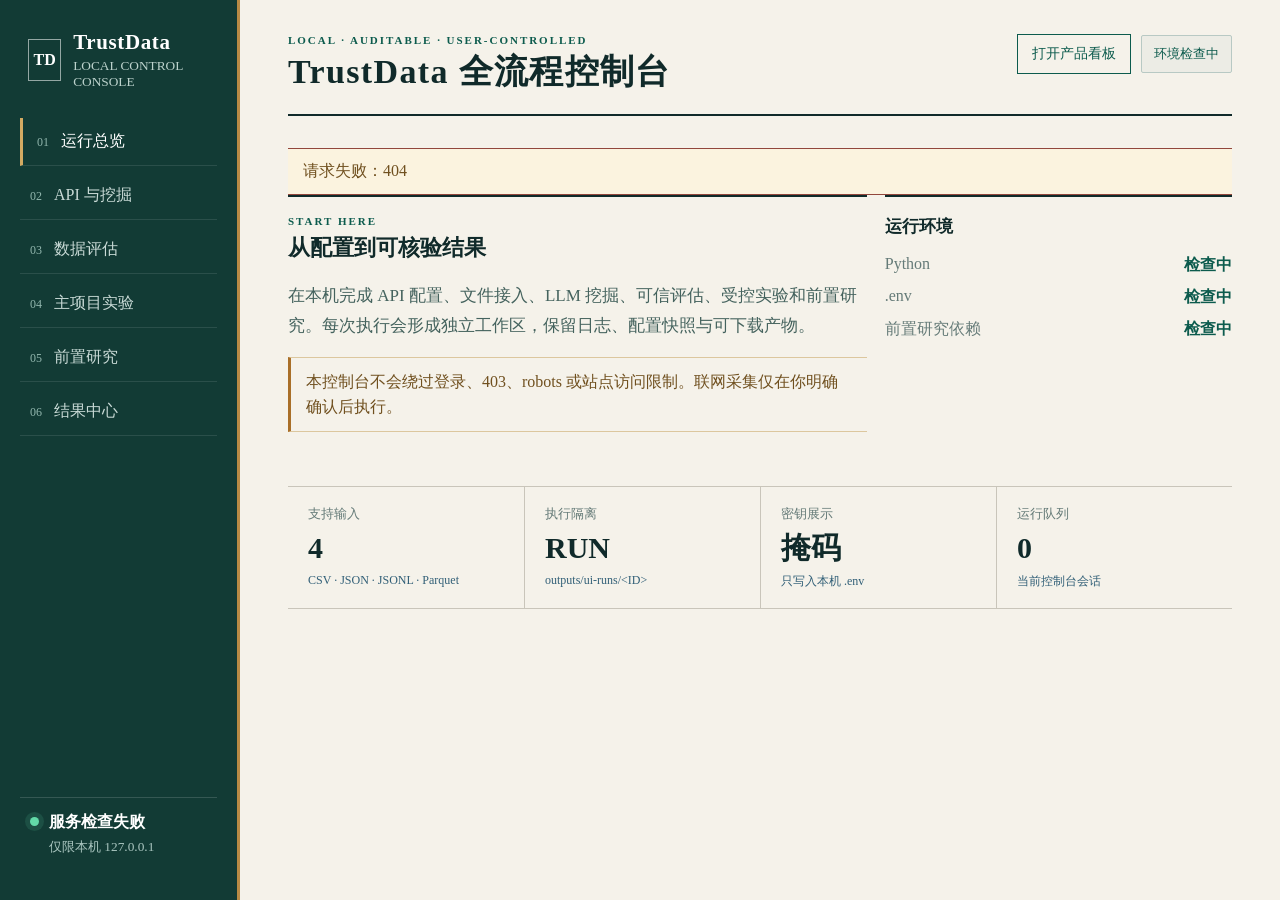
==== product/control.html @ 1eca9721 "visiualize" ====
<!doctype html>
<html lang="zh-CN">
<head>
  <meta charset="utf-8">
  <meta name="viewport" content="width=device-width, initial-scale=1">
  <title>TrustData 本机控制台</title>
  <link rel="stylesheet" href="/product/styles.css">
  <link rel="stylesheet" href="/product/control.css">
</head>
<body>
  <div class="app-shell">
    <aside class="sidebar">
      <a class="brand" href="#home"><span class="brand-mark">TD</span><span><strong>TrustData</strong><small>LOCAL CONTROL CONSOLE</small></span></a>
      <nav id="nav">
        <a class="active" href="#home"><span>01</span>运行总览</a>
        <a href="#mining"><span>02</span>API 与挖掘</a>
        <a href="#assessment"><span>03</span>数据评估</a>
        <a href="#experiments"><span>04</span>主项目实验</a>
        <a href="#research"><span>05</span>前置研究</a>
        <a href="#results"><span>06</span>结果中心</a>
      </nav>
      <div class="sidebar-foot"><i class="status-dot"></i><span><strong id="server-status">正在检查</strong><small>仅限本机 127.0.0.1</small></span></div>
    </aside>
    <main>
      <header class="topbar"><div><p class="eyebrow">LOCAL · AUDITABLE · USER-CONTROLLED</p><h1>TrustData 全流程控制台</h1></div><div class="top-actions"><a class="button-link" href="/product/index.html" target="_blank" rel="noopener">打开产品看板</a><span class="data-badge" id="env-badge">环境检查中</span></div></header>
      <div id="notice" class="notice" hidden></div>

      <section id="home" class="console-page active">
        <div class="hero-grid"><article class="panel"><p class="eyebrow">START HERE</p><h2>从配置到可核验结果</h2><p class="lead">在本机完成 API 配置、文件接入、LLM 挖掘、可信评估、受控实验和前置研究。每次执行会形成独立工作区，保留日志、配置快照与可下载产物。</p><p class="callout">本控制台不会绕过登录、403、robots 或站点访问限制。联网采集仅在你明确确认后执行。</p></article><article class="panel"><h3>运行环境</h3><dl class="status-list" id="status-list"><dt>Python</dt><dd>检查中</dd><dt>.env</dt><dd>检查中</dd><dt>前置研究依赖</dt><dd>检查中</dd></dl></article></div>
        <div class="metric-grid"><article class="metric"><small>支持输入</small><strong>4</strong><em>CSV · JSON · JSONL · Parquet</em></article><article class="metric"><small>执行隔离</small><strong>RUN</strong><em>outputs/ui-runs/&lt;ID&gt;</em></article><article class="metric"><small>密钥展示</small><strong>掩码</strong><em>只写入本机 .env</em></article><article class="metric"><small>运行队列</small><strong id="recent-run-count">0</strong><em>当前控制台会话</em></article></div>
      </section>

      <section id="mining" class="console-page">
        <article class="panel"><p class="eyebrow">LLM MINING</p><h2>API 配置与跨源挖掘</h2><p class="lead">非敏感参数保存至 <code>configs/llm_mining.yaml</code>。密钥写入根目录 <code>.env</code>，界面只显示掩码。</p></article>
        <div class="two-col"><form class="panel form-grid" id="llm-form"><h3>LLM 配置</h3><label>API 类型<select name="api_type"><option value="openai">OpenAI 兼容</option><option value="anthropic">Anthropic</option></select></label><label>模型<input name="model" required></label><label>Base URL<input name="base_url" placeholder="https://api.deepseek.com"></label><label>密钥变量名<input name="api_key_env" value="LLM_API_KEY" required></label><label>API Key（留空则不修改）<input name="api_key" type="password" autocomplete="new-password" placeholder="未配置"></label><label>最大输出 Token<input name="max_tokens" type="number" min="128"></label><label>Temperature<input name="temperature" type="number" min="0" max="2" step="0.1"></label><label>请求间隔（秒）<input name="request_delay" type="number" min="0" step="0.1"></label><label>总页数上限<input name="max_pages_total" type="number" min="1"></label><label>每实体页数<input name="max_pages_per_entity" type="number" min="1"></label><label>超时（秒）<input name="request_timeout" type="number" min="1"></label><label>最低引用分数<input name="min_citation_score" type="number" min="0" max="1" step="0.05"></label><label class="wide">自定义 User-Agent<input name="user_agent"></label><button>保存本机配置</button><p class="form-note" id="key-state"></p></form>
          <form class="panel form-grid" id="mining-form"><h3>启动挖掘任务</h3><label class="wide">自然语言任务<textarea name="task" rows="4" placeholder="例如：查找 AOTY 和 RYM 上 Radiohead OK Computer 的评分"></textarea></label><label class="wide">或上传 YAML 任务文件<input name="task_file" type="file" accept=".yaml,.yml"></label><p class="form-note wide">任务会生成独立 CSV、挖掘摘要；若所有候选来源均为 403/404，会生成带 URL 的来源不可用报告。</p><button>开始 LLM 挖掘</button></form></div>
      </section>

      <section id="assessment" class="console-page">
        <article class="panel"><p class="eyebrow">ASSESSMENT</p><h2>上传并评估评价数据</h2><p class="lead">选择 CSV、JSON、JSONL 或 Parquet。上传后会检查必填字段：<code>record_id</code>、<code>entity_id</code>、<code>rating</code>。</p></article>
        <div class="two-col"><form class="panel form-grid" id="upload-form"><h3>选择文件</h3><label class="wide">数据文件<input name="file" type="file" accept=".csv,.json,.jsonl,.parquet" required></label><button>上传并预检</button><div class="preview wide" id="upload-preview">尚未选择文件。</div></form><form class="panel form-grid" id="assessment-form"><h3>可信评估</h3><label>业务场景<select name="scenario"><option value="ranking_integrity">排名完整性</option><option value="training_data">训练数据</option><option value="research_dataset">研究数据集</option><option value="content_display">内容展示</option></select></label><p class="form-note wide">必须先成功上传并通过字段预检。评估结果为数据使用风险建议，不直接判定用户意图或事实真假。</p><button id="assess-button" disabled>运行可信评估</button></form></div>
      </section>

      <section id="experiments" class="console-page"><article class="panel"><p class="eyebrow">REPRODUCIBILITY &amp; QA</p><h2>主项目实验与质量核验</h2><p class="lead">控制台任务默认写入独立工作区；受控实验不会覆盖正式产品看板、最新运行或竞赛证据镜像。</p></article><div class="task-grid" id="main-tasks"><button data-job="prepare_observed"><b>准备观测数据</b><small>将归档规范化至本次运行工作区</small></button><button data-job="trustdata"><b>运行受控基准</b><small>自动准备输入并生成指标、图表、清单</small></button><button data-job="profile_prior"><b>画像前置数据</b><small>源文件哈希、行列、缺失与重复检查</small></button><button data-job="audit_package"><b>审计竞赛包</b><small>校验当前正式交付物</small></button><button data-job="tests"><b>运行测试套件</b><small>执行项目 pytest 回归测试</small></button></div><form class="panel inline-form" id="verify-form"><label>校验控制台运行 ID<input name="run_id" placeholder="从结果中心复制，例如 20260830-xxxx"></label><button>验证运行清单</button></form><form class="panel inline-form" id="publish-form"><label>发布的受控基准运行 ID<input name="run_id" placeholder="仅限成功的 trustdata 运行"></label><label class="check"><input name="confirmed" type="checkbox"> 我确认将覆盖正式产品看板并同步竞赛证据镜像。</label><button>发布正式演示产物</button></form></section>

      <section id="research" class="console-page"><article class="panel"><p class="eyebrow">PRIOR RESEARCH</p><h2>AOTY / RYM 前置研究</h2><p class="lead">可运行八阶段研究流程。控制台会复制已有归档数据至本次工作区，并使用独立输出目录。若研究依赖缺失，请先通过下方操作安装。</p></article><div class="two-col"><article class="panel"><h3>研究环境</h3><p class="form-note">安装会通过当前虚拟环境执行 <code>pip install -r prior_research/requirements.txt</code>，可能下载额外依赖。</p><button data-job="research_install">安装/更新研究依赖</button></article><form class="panel form-grid" id="research-form"><h3>运行八阶段研究</h3><label>模式<select name="mode"><option value="empirical">实证模式</option><option value="demo">演示模式（显式合成）</option></select></label><label class="check wide"><input name="collection_confirmed" type="checkbox"> 我确认采集仅用于合规目的，且遵守站点条款、robots 和频率限制。</label><label class="check wide"><input name="collect" type="checkbox"> 尝试实时公开页面采集（默认关闭）</label><button>启动前置研究</button></form></div></section>

      <section id="results" class="console-page"><article class="panel"><p class="eyebrow">RESULT CENTER</p><h2>任务日志与产物</h2><p class="lead">运行中自动刷新。点击产物可在新标签页预览或下载；CSV、JSON、图片和报告都会保留在相应工作区。</p></article><div class="two-col"><article class="panel"><h3>本次会话任务</h3><div id="job-list" class="job-list"><p class="notice">尚未启动任务。</p></div></article><article class="panel"><h3 id="job-title">选择一个任务</h3><pre id="job-log" class="job-log">日志将显示在这里。</pre><div id="artifact-list" class="artifact-list"></div></article></div></section>
    </main>
  </div>
  <script src="/product/control.js"></script>
</body>
</html>
---- product/styles.css ----
:root {
  --ink: #102a2a;
  --muted: #657b78;
  --paper: #f5f2ea;
  --panel: #fbf9f3;
  --line: #c9c5ba;
  --green: #0c5b4d;
  --green-2: #147964;
  --amber: #a96f28;
  --gold: #b88a45;
  --red: #92473d;
  --blue: #315f77;
  --shadow: none;
}

* { box-sizing: border-box; }
html { scroll-behavior: smooth; }
body { margin: 0; color: var(--ink); background: var(--paper); font-family: "Times New Roman", "Songti SC", SimSun, serif; }
button, input, select { font: inherit; }
button { cursor: pointer; }
.app-shell { min-height: 100vh; display: grid; grid-template-columns: 240px minmax(0, 1fr); }
.sidebar { position: sticky; top: 0; height: 100vh; padding: 30px 20px; background: #123b35; color: white; display: flex; flex-direction: column; border-right: 3px solid var(--gold); }
.brand { color: white; text-decoration: none; display: flex; align-items: center; gap: 12px; padding: 0 8px 28px; }
.brand-mark { width: 42px; height: 42px; display: grid; place-items: center; border: 1px solid rgba(255,255,255,.55); border-radius: 0; font-family: "Times New Roman", serif; font-weight: 700; }
.brand strong, .brand small, .sidebar-foot strong, .sidebar-foot small { display: block; }
.brand strong { font-family: "Times New Roman", "Songti SC", SimSun, serif; font-size: 21px; letter-spacing: .03em; }
.brand small { color: #bcd2cc; margin-top: 3px; }
nav { display: grid; gap: 6px; }
nav a { color: #cadbd7; text-decoration: none; padding: 13px 10px; border-radius: 0; border-bottom: 1px solid rgba(255,255,255,.10); display: flex; align-items: center; gap: 12px; transition: .18s ease; }
nav a span { color: #91b6ad; font: 12px/1 "Times New Roman", serif; }
nav a:hover, nav a.active { color: white; background: transparent; border-left: 3px solid #d3aa62; padding-left: 14px; }
.sidebar-foot { margin-top: auto; display: flex; gap: 10px; align-items: flex-start; padding: 14px 10px; border-top: 1px solid rgba(255,255,255,.15); }
.sidebar-foot small { color: #a9c5bf; margin-top: 4px; line-height: 1.45; }
.status-dot { width: 9px; height: 9px; margin-top: 5px; flex: 0 0 auto; border-radius: 50%; background: #62d9a8; box-shadow: 0 0 0 5px rgba(98,217,168,.12); }
main { min-width: 0; padding: 34px 48px 72px; }
.topbar { min-height: 82px; display: flex; justify-content: space-between; gap: 24px; align-items: flex-start; margin-bottom: 32px; padding-bottom: 20px; border-bottom: 2px solid var(--ink); }
.eyebrow { margin: 0 0 6px; color: var(--green); font-size: 11px; font-weight: 800; letter-spacing: .18em; }
h1 { margin: 0; font: 700 34px/1.15 "Times New Roman", "Songti SC", SimSun, serif; letter-spacing: .04em; }
.top-actions { display: flex; gap: 10px; align-items: center; }
.data-badge { padding: 9px 12px; border: 1px solid #b8c9c4; border-radius: 2px; color: var(--green); background: rgba(12,91,77,.035); font-size: 13px; }
button { border: 1px solid var(--green); border-radius: 0; padding: 10px 14px; color: var(--green); background: transparent; }
button:hover { color: white; background: #095746; }
.loading, .error, .notice { padding: 15px 0; border-top: 1px solid var(--line); border-bottom: 1px solid var(--line); border-radius: 0; background: transparent; }
.error { color: var(--red); }
.hero-grid { display: grid; grid-template-columns: 1.25fr .75fr; gap: 18px; margin-bottom: 18px; }
.hero-grid .ring-wrap { padding: 22px; border: 1px solid #b7c9c3; border-top: 3px solid var(--green); border-radius: 3px; background: rgba(255,253,247,.52); }
.panel { background: transparent; border: 0; border-top: 2px solid var(--ink); border-radius: 0; padding: 18px 0 10px; box-shadow: none; }
.panel h2, .panel h3 { margin-top: 0; font-family: "Times New Roman", "Songti SC", SimSun, serif; }
.panel h2 { font-size: 22px; }
.panel h3 { font-size: 17px; }
.lead { margin: 0; max-width: 760px; color: #45635e; font-size: 17px; line-height: 1.75; }
.evidence-strip { display: flex; align-items: center; gap: 10px; margin-top: 24px; padding-top: 18px; border-top: 1px solid var(--line); color: var(--muted); font-size: 13px; }
.evidence-strip b { color: var(--green); }
.ring-wrap { display: grid; place-items: center; min-height: 220px; }
.ring { width: 174px; aspect-ratio: 1; border-radius: 50%; display: grid; place-items: center; background: conic-gradient(var(--green-2) 0 94.9%, #e1ded4 94.9%); position: relative; }
.ring::after { content: ""; position: absolute; inset: 18px; border-radius: inherit; background: var(--paper); }
.ring-copy { z-index: 1; text-align: center; }
.ring-copy strong { display: block; font: 700 34px/1 "Times New Roman", serif; }
.ring-copy small { display: block; margin-top: 7px; color: var(--muted); }
.metric-grid { display: grid; grid-template-columns: repeat(4, minmax(0,1fr)); gap: 0; margin: 28px 0 32px; border-top: 1px solid var(--line); border-bottom: 1px solid var(--line); }
.metric { padding: 18px 20px; border: 0; border-left: 1px solid var(--line); border-radius: 0; background: transparent; }
.metric:first-child { border-left: 0; }
.metric small { display: block; color: var(--muted); margin-bottom: 10px; }
.metric strong { font: 700 30px/1 "Times New Roman", "Songti SC", SimSun, serif; }
.metric em { display: block; color: var(--blue); font-style: normal; font-size: 12px; margin-top: 10px; }
.two-col { display: grid; grid-template-columns: 1fr 1fr; gap: 36px; }
.chart { width: 100%; min-height: 250px; }
.chart svg { display: block; width: 100%; height: 260px; overflow: visible; }
.chart .axis { stroke: #c5c2b8; stroke-width: 1; }
.chart .grid { stroke: #e8e5dc; stroke-width: 1; stroke-dasharray: 3 4; }
.chart text { fill: var(--muted); font-size: 11px; }
.legend { display: flex; flex-wrap: wrap; gap: 14px; margin: 8px 0 0; color: var(--muted); font-size: 12px; }
.legend i { display: inline-block; width: 9px; height: 9px; border-radius: 50%; margin-right: 5px; }
.tier-row { display: grid; grid-template-columns: 132px 1fr 58px; gap: 10px; align-items: center; margin: 13px 0; }
.tier-track { height: 8px; border-radius: 0; background: #dfdbd0; overflow: hidden; }
.tier-track span { display: block; height: 100%; border-radius: inherit; }
.toolbar { display: flex; flex-wrap: wrap; gap: 10px; margin-bottom: 16px; }
.toolbar input, .toolbar select { min-height: 40px; padding: 8px 11px; color: var(--ink); background: transparent; border: 0; border-bottom: 1px solid var(--ink); border-radius: 0; }
.toolbar input { flex: 1 1 230px; }
.table-wrap { overflow-x: auto; }
table { width: 100%; border-collapse: collapse; font-size: 13px; }
th { color: var(--green); text-align: left; font-size: 11px; letter-spacing: .06em; text-transform: uppercase; border-top: 1px solid var(--ink); }
th, td { padding: 12px 10px; border-bottom: 1px solid #e4e0d6; vertical-align: middle; }
tbody tr:hover { background: rgba(49,95,119,.055); }
.pill { display: inline-flex; align-items: center; min-width: 28px; justify-content: center; padding: 4px 8px; border-radius: 0; border: 1px solid currentColor; font-size: 11px; font-weight: 800; }
.pill.A { color: #11684c; background: #e3f0e9; }.pill.B { color: #2d6680; background: #e5eef2; }.pill.C { color: #805712; background: #f3e9d1; }.pill.D,.pill.E { color: #873a32; background: #f1dfda; }
.bar { height: 6px; background: #e1ddd3; border-radius: 0; overflow: hidden; }
.bar span { display: block; height: 100%; background: var(--green-2); }
.passport-head { display: grid; grid-template-columns: 1fr auto; gap: 18px; align-items: start; }
.passport-id { color: var(--muted); word-break: break-all; font: 12px/1.5 ui-monospace, Consolas, monospace; }
.vector-grid { display: grid; grid-template-columns: repeat(5, 1fr); gap: 10px; margin: 20px 0; }
.vector-card { text-align: center; border: 0; border-left: 1px solid var(--line); border-radius: 0; padding: 14px 8px; }
.vector-card:first-child { border-left: 0; }
.vector-card b { display: block; color: var(--green); font: 700 25px/1 "Times New Roman", serif; }
.vector-card small { display: block; color: var(--muted); margin-top: 7px; }
.callout { border-left: 3px solid var(--amber); border-top: 1px solid #dcc79e; border-bottom: 1px solid #dcc79e; background: transparent; padding: 12px 15px; color: #70501f; line-height: 1.55; }
.audit-list { list-style: none; margin: 0; padding: 0; }
.audit-list li { display: grid; grid-template-columns: 98px 14px 1fr; gap: 12px; padding: 0 0 24px; }
.audit-list li::before { content: ""; grid-column: 2; grid-row: 1; width: 10px; height: 10px; margin-top: 4px; border-radius: 50%; background: var(--green); box-shadow: 0 0 0 4px #dcebe6; }
.audit-list time { color: var(--muted); font-size: 12px; }
.audit-list div { grid-column: 3; }
.audit-list strong { display: block; margin-bottom: 5px; }
.audit-list p { margin: 0; color: var(--muted); line-height: 1.55; }
.limitations li { margin: 10px 0; color: #5d5650; line-height: 1.65; }
.empty { text-align: center; color: var(--muted); padding: 48px 18px; }
.solution-hero { grid-template-columns: 1.4fr .6fr; }
.solution-score { margin: 24px 0; padding: 18px 0; border-top: 1px solid var(--line); border-bottom: 1px solid var(--line); }
.solution-score strong { display: block; color: var(--green); font: 700 42px/1 "Times New Roman", serif; }
.solution-score span { display: block; margin-top: 9px; color: var(--muted); }
.solution-grid { display: grid; grid-template-columns: repeat(4, minmax(0,1fr)); gap: 22px; margin: 26px 0 36px; }
.solution-step span { color: var(--amber); font: 700 11px/1 ui-monospace, Consolas, monospace; letter-spacing: .13em; }
.solution-step h3 { margin: 10px 0 8px; }
.solution-step p { margin: 0; color: var(--muted); line-height: 1.65; }
.flow-strip { display: flex; flex-wrap: wrap; align-items: center; gap: 10px; margin: 20px 0; color: var(--green); }
.flow-strip span { padding: 9px 12px; border: 1px solid var(--line); background: rgba(255,255,255,.28); }
.flow-strip i { color: var(--amber); font-style: normal; }

@media (max-width: 980px) {
  .app-shell { grid-template-columns: 78px minmax(0,1fr); }
  .sidebar { padding: 22px 10px; }
  .brand > span:last-child, nav a:not(.active) { font-size: 0; }
  nav a { justify-content: center; }
  nav a span { font-size: 12px; }
  .sidebar-foot div { display: none; }
  main { padding: 24px; }
  .metric-grid { grid-template-columns: repeat(2, 1fr); }
}
@media (max-width: 700px) {
  .app-shell { display: block; }
  .sidebar { position: static; width: 100%; height: auto; padding: 12px; flex-direction: row; align-items: center; overflow-x: auto; }
  .brand { padding: 0 10px 0 0; }
  .brand > span:last-child, .sidebar-foot { display: none; }
  nav { display: flex; }
  nav a, nav a:not(.active) { min-width: max-content; font-size: 12px; padding: 10px; }
  main { padding: 20px 14px 40px; }
  .topbar, .top-actions { display: block; }
  .top-actions > * { margin: 12px 6px 0 0; }
  .hero-grid, .two-col { grid-template-columns: 1fr; }
  .solution-grid { grid-template-columns: 1fr 1fr; }
  .metric-grid { grid-template-columns: 1fr 1fr; }
  .vector-grid { grid-template-columns: repeat(2, 1fr); }
}

@media (max-width: 460px) {
  .solution-grid { grid-template-columns: 1fr; }
}
---- product/control.css ----
.console-page { display: none; }
.console-page.active { display: block; animation: appear .16s ease-out; }
@keyframes appear { from { opacity: .25; transform: translateY(5px); } to { opacity: 1; transform: translateY(0); } }
.button-link { border: 1px solid var(--green); color: var(--green); padding: 10px 14px; text-decoration: none; font-size: 14px; }
.button-link:hover { background: var(--green); color: #fff; }
.form-grid { display: grid; grid-template-columns: repeat(2, minmax(0, 1fr)); gap: 15px; align-content: start; }
.form-grid h3, .form-grid button { grid-column: 1 / -1; }
.form-grid label { display: grid; gap: 7px; color: var(--muted); font-size: 13px; }
.form-grid input, .form-grid select, .form-grid textarea, .inline-form input { width: 100%; padding: 9px 10px; color: var(--ink); background: transparent; border: 1px solid var(--line); border-radius: 0; }
.form-grid textarea { resize: vertical; line-height: 1.55; }
.form-grid .wide { grid-column: 1 / -1; }
.form-grid .check { display: flex; align-items: center; gap: 9px; line-height: 1.5; }
.form-grid .check input { width: auto; }
.form-note { margin: 0; color: var(--muted); line-height: 1.6; font-size: 13px; }
.status-list { display: grid; grid-template-columns: 1fr auto; gap: 11px; margin: 0; }
.status-list dt { color: var(--muted); }.status-list dd { margin: 0; color: var(--green); font-weight: 700; }
.preview { max-height: 280px; overflow: auto; padding: 12px; border: 1px dashed var(--line); background: rgba(255,255,255,.28); font: 12px/1.55 ui-monospace, Consolas, monospace; white-space: pre-wrap; }
.task-grid { display: grid; grid-template-columns: repeat(3, minmax(0,1fr)); gap: 14px; margin: 22px 0 26px; }
.task-grid button { min-height: 112px; text-align: left; display: grid; gap: 8px; border-color: var(--line); }.task-grid button b { font-size: 16px; }.task-grid button small { color: var(--muted); line-height: 1.45; }.task-grid button:hover small { color: #d6e8e3; }
.inline-form { display: flex; align-items: end; gap: 12px; }.inline-form label { flex: 1; display: grid; gap: 6px; color: var(--muted); font-size: 13px; }
.job-list { display: grid; gap: 8px; }.job-item { text-align: left; display: grid; grid-template-columns: 1fr auto; gap: 5px; border-color: var(--line); }.job-item small { color: var(--muted); }.job-item .state { color: var(--green); font-size: 12px; }.job-item.failed .state { color: var(--red); }
.job-log { min-height: 280px; max-height: 480px; margin: 0; overflow: auto; padding: 13px; color: #d8e7e1; background: #123b35; font: 12px/1.55 ui-monospace, Consolas, monospace; white-space: pre-wrap; }
.artifact-list { display: flex; flex-wrap: wrap; gap: 8px; margin-top: 14px; }.artifact-list a { border: 1px solid var(--line); color: var(--blue); padding: 7px 9px; font-size: 12px; text-decoration: none; }.artifact-list a:hover { color: white; background: var(--blue); }
#notice { position: sticky; top: 12px; z-index: 5; border-color: var(--amber); color: #70501f; background: #fbf3df; padding: 12px 15px; }
@media (max-width: 980px) { .form-grid, .task-grid { grid-template-columns: 1fr; }.form-grid h3, .form-grid button, .form-grid .wide { grid-column: auto; }.inline-form { display: grid; align-items: stretch; } }
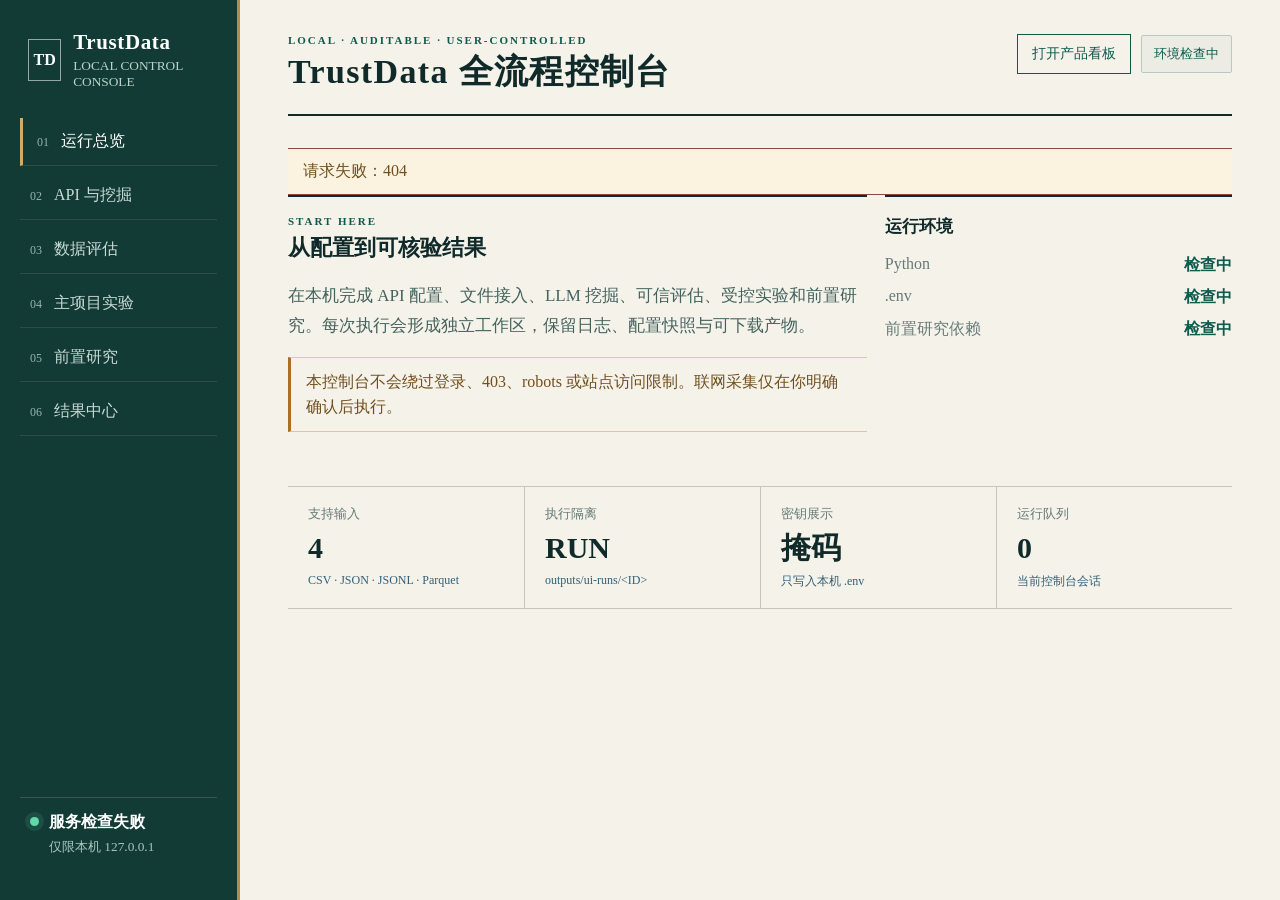
==== commit 43da9ec2: "fix url security problem" ====
--- a/product/control.html
+++ b/product/control.html
@@ -32,7 +32,7 @@
 
       <section id="mining" class="console-page">
         <article class="panel"><p class="eyebrow">LLM MINING</p><h2>API 配置与跨源挖掘</h2><p class="lead">非敏感参数保存至 <code>configs/llm_mining.yaml</code>。密钥写入根目录 <code>.env</code>，界面只显示掩码。</p></article>
-        <div class="two-col"><form class="panel form-grid" id="llm-form"><h3>LLM 配置</h3><label>API 类型<select name="api_type"><option value="openai">OpenAI 兼容</option><option value="anthropic">Anthropic</option></select></label><label>模型<input name="model" required></label><label>Base URL<input name="base_url" placeholder="https://api.deepseek.com"></label><label>密钥变量名<input name="api_key_env" value="LLM_API_KEY" required></label><label>API Key（留空则不修改）<input name="api_key" type="password" autocomplete="new-password" placeholder="未配置"></label><label>最大输出 Token<input name="max_tokens" type="number" min="128"></label><label>Temperature<input name="temperature" type="number" min="0" max="2" step="0.1"></label><label>请求间隔（秒）<input name="request_delay" type="number" min="0" step="0.1"></label><label>总页数上限<input name="max_pages_total" type="number" min="1"></label><label>每实体页数<input name="max_pages_per_entity" type="number" min="1"></label><label>超时（秒）<input name="request_timeout" type="number" min="1"></label><label>最低引用分数<input name="min_citation_score" type="number" min="0" max="1" step="0.05"></label><label class="wide">自定义 User-Agent<input name="user_agent"></label><button>保存本机配置</button><p class="form-note" id="key-state"></p></form>
+        <div class="two-col"><form class="panel form-grid" id="llm-form"><h3>LLM 配置</h3><label>API 类型<select name="api_type"><option value="openai">OpenAI 兼容</option><option value="anthropic">Anthropic</option></select></label><label>模型<input name="model" required></label><label>Base URL<input name="base_url" placeholder="https://api.deepseek.com"></label><label>密钥变量名<input name="api_key_env" value="LLM_API_KEY" required></label><label>API Key（留空则不修改）<input name="api_key" type="password" autocomplete="new-password" placeholder="未配置"></label><label>最大输出 Token<input name="max_tokens" type="number" min="128"></label><label>Temperature<input name="temperature" type="number" min="0" max="2" step="0.1"></label><label>请求间隔（秒）<input name="request_delay" type="number" min="0" step="0.1"></label><label>总页数上限<input name="max_pages_total" type="number" min="1"></label><label>每实体页数<input name="max_pages_per_entity" type="number" min="1"></label><label>超时（秒）<input name="request_timeout" type="number" min="1"></label><label>最低引用分数<input name="min_citation_score" type="number" min="0" max="1" step="0.05"></label><label class="wide">平台域名白名单（JSON）<textarea name="platform_domains" rows="5" required spellcheck="false"></textarea></label><label class="wide">自定义 User-Agent<input name="user_agent"></label><button>保存本机配置</button><p class="form-note" id="key-state"></p></form>
           <form class="panel form-grid" id="mining-form"><h3>启动挖掘任务</h3><label class="wide">自然语言任务<textarea name="task" rows="4" placeholder="例如：查找 AOTY 和 RYM 上 Radiohead OK Computer 的评分"></textarea></label><label class="wide">或上传 YAML 任务文件<input name="task_file" type="file" accept=".yaml,.yml"></label><p class="form-note wide">任务会生成独立 CSV、挖掘摘要；若所有候选来源均为 403/404，会生成带 URL 的来源不可用报告。</p><button>开始 LLM 挖掘</button></form></div>
       </section>
 
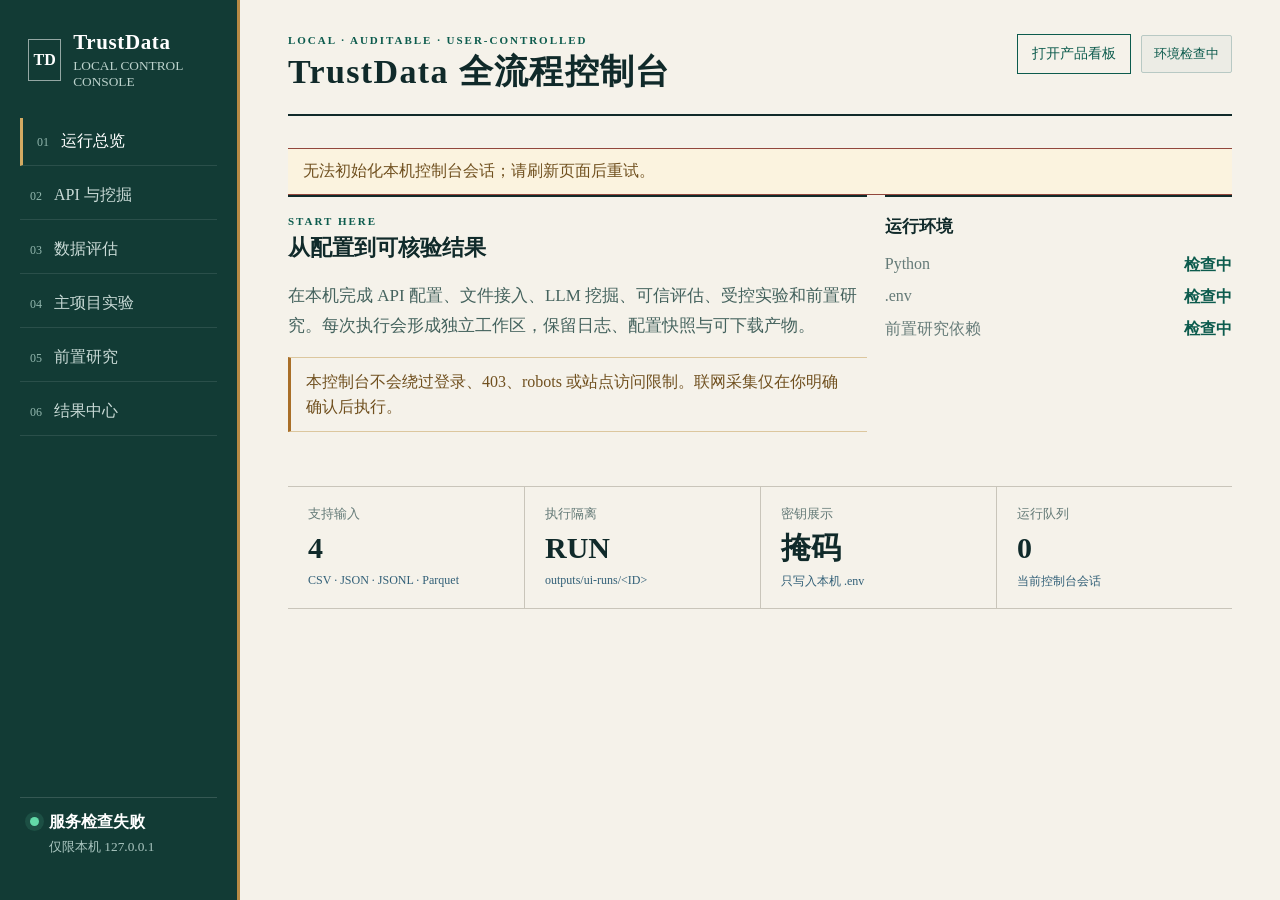
==== commit 3b9cbbbe: "fix hsah problem" ====
--- a/product/control.html
+++ b/product/control.html
@@ -41,7 +41,7 @@
         <div class="two-col"><form class="panel form-grid" id="upload-form"><h3>选择文件</h3><label class="wide">数据文件<input name="file" type="file" accept=".csv,.json,.jsonl,.parquet" required></label><button>上传并预检</button><div class="preview wide" id="upload-preview">尚未选择文件。</div></form><form class="panel form-grid" id="assessment-form"><h3>可信评估</h3><label>业务场景<select name="scenario"><option value="ranking_integrity">排名完整性</option><option value="training_data">训练数据</option><option value="research_dataset">研究数据集</option><option value="content_display">内容展示</option></select></label><p class="form-note wide">必须先成功上传并通过字段预检。评估结果为数据使用风险建议，不直接判定用户意图或事实真假。</p><button id="assess-button" disabled>运行可信评估</button></form></div>
       </section>
 
-      <section id="experiments" class="console-page"><article class="panel"><p class="eyebrow">REPRODUCIBILITY &amp; QA</p><h2>主项目实验与质量核验</h2><p class="lead">控制台任务默认写入独立工作区；受控实验不会覆盖正式产品看板、最新运行或竞赛证据镜像。</p></article><div class="task-grid" id="main-tasks"><button data-job="prepare_observed"><b>准备观测数据</b><small>将归档规范化至本次运行工作区</small></button><button data-job="trustdata"><b>运行受控基准</b><small>自动准备输入并生成指标、图表、清单</small></button><button data-job="profile_prior"><b>画像前置数据</b><small>源文件哈希、行列、缺失与重复检查</small></button><button data-job="audit_package"><b>审计竞赛包</b><small>校验当前正式交付物</small></button><button data-job="tests"><b>运行测试套件</b><small>执行项目 pytest 回归测试</small></button></div><form class="panel inline-form" id="verify-form"><label>校验控制台运行 ID<input name="run_id" placeholder="从结果中心复制，例如 20260830-xxxx"></label><button>验证运行清单</button></form><form class="panel inline-form" id="publish-form"><label>发布的受控基准运行 ID<input name="run_id" placeholder="仅限成功的 trustdata 运行"></label><label class="check"><input name="confirmed" type="checkbox"> 我确认将覆盖正式产品看板并同步竞赛证据镜像。</label><button>发布正式演示产物</button></form></section>
+      <section id="experiments" class="console-page"><article class="panel"><p class="eyebrow">REPRODUCIBILITY &amp; QA</p><h2>主项目实验与质量核验</h2><p class="lead">控制台任务默认写入独立工作区；受控实验不会覆盖正式产品看板、最新运行或竞赛证据镜像。</p></article><div class="task-grid" id="main-tasks"><button data-job="prepare_observed"><b>准备观测数据</b><small>将归档规范化至本次运行工作区</small></button><button data-job="trustdata"><b>运行受控基准</b><small>自动准备输入并生成指标、图表、清单</small></button><button data-job="profile_prior"><b>画像前置数据</b><small>源文件哈希、行列、缺失与重复检查</small></button><button data-job="tests"><b>运行测试套件</b><small>执行项目 pytest 回归测试</small></button></div><form class="panel inline-form" id="verify-form"><label>校验控制台运行 ID<input name="run_id" placeholder="从结果中心复制，例如 20260830-xxxx"></label><button>验证运行清单</button></form><form class="panel inline-form" id="audit-form"><label>审计控制台运行 ID<input name="run_id" placeholder="仅限成功的 trustdata 运行"></label><button>审计竞赛包</button></form><form class="panel inline-form" id="publish-form"><label>发布的受控基准运行 ID<input name="run_id" placeholder="仅限成功的 trustdata 运行"></label><label class="check"><input name="confirmed" type="checkbox"> 我确认将覆盖正式产品看板并同步竞赛证据镜像。</label><button>发布正式演示产物</button></form></section>
 
       <section id="research" class="console-page"><article class="panel"><p class="eyebrow">PRIOR RESEARCH</p><h2>AOTY / RYM 前置研究</h2><p class="lead">可运行八阶段研究流程。控制台会复制已有归档数据至本次工作区，并使用独立输出目录。若研究依赖缺失，请先通过下方操作安装。</p></article><div class="two-col"><article class="panel"><h3>研究环境</h3><p class="form-note">安装会通过当前虚拟环境执行 <code>pip install -r prior_research/requirements.txt</code>，可能下载额外依赖。</p><button data-job="research_install">安装/更新研究依赖</button></article><form class="panel form-grid" id="research-form"><h3>运行八阶段研究</h3><label>模式<select name="mode"><option value="empirical">实证模式</option><option value="demo">演示模式（显式合成）</option></select></label><label class="check wide"><input name="collection_confirmed" type="checkbox"> 我确认采集仅用于合规目的，且遵守站点条款、robots 和频率限制。</label><label class="check wide"><input name="collect" type="checkbox"> 尝试实时公开页面采集（默认关闭）</label><button>启动前置研究</button></form></div></section>
 
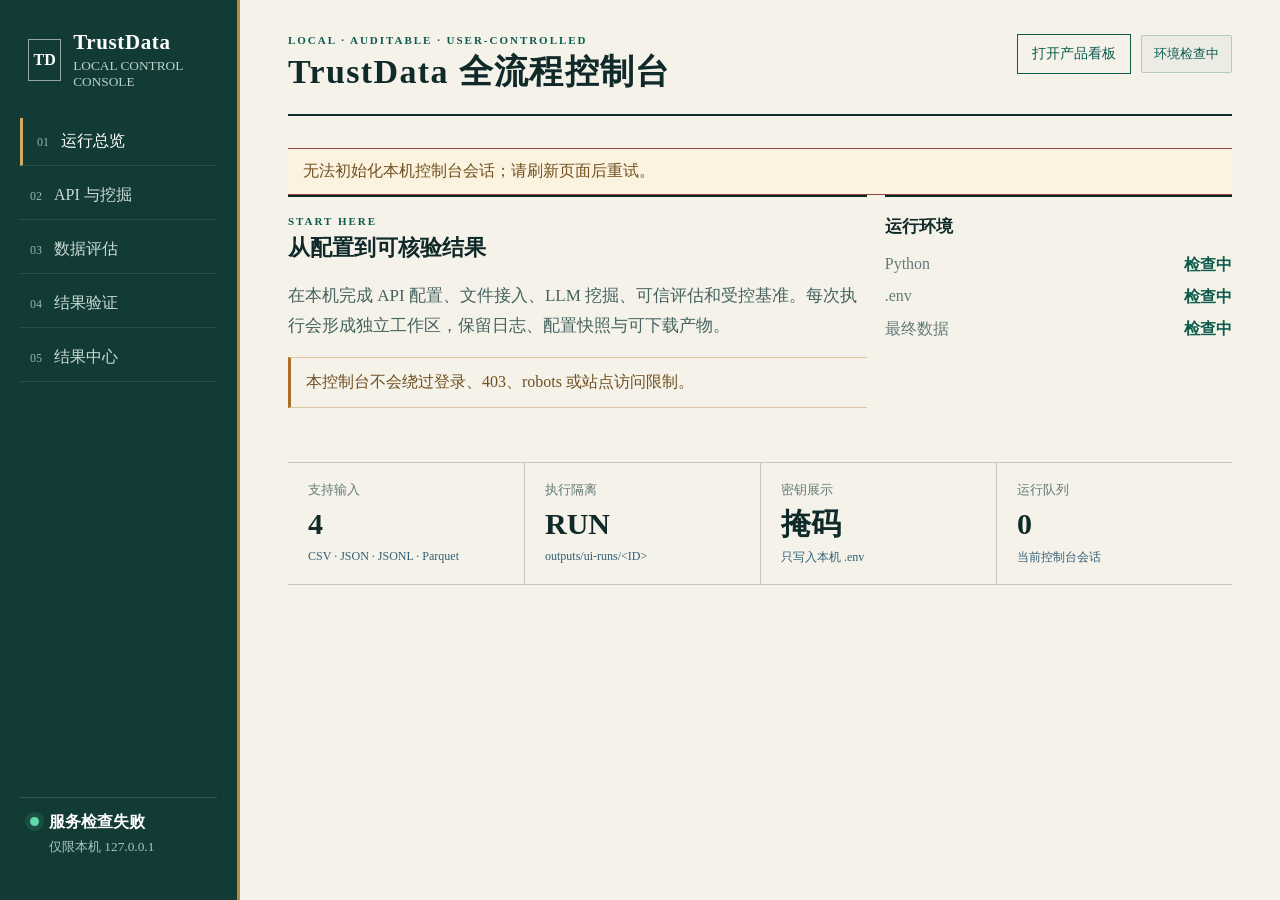
==== commit 8c4dfb71: "chore: retain final runnable project artifacts" ====
--- a/product/control.html
+++ b/product/control.html
@@ -15,9 +15,8 @@
         <a class="active" href="#home"><span>01</span>运行总览</a>
         <a href="#mining"><span>02</span>API 与挖掘</a>
         <a href="#assessment"><span>03</span>数据评估</a>
-        <a href="#experiments"><span>04</span>主项目实验</a>
-        <a href="#research"><span>05</span>前置研究</a>
-        <a href="#results"><span>06</span>结果中心</a>
+        <a href="#experiments"><span>04</span>结果验证</a>
+        <a href="#results"><span>05</span>结果中心</a>
       </nav>
       <div class="sidebar-foot"><i class="status-dot"></i><span><strong id="server-status">正在检查</strong><small>仅限本机 127.0.0.1</small></span></div>
     </aside>
@@ -26,7 +25,7 @@
       <div id="notice" class="notice" hidden></div>
 
       <section id="home" class="console-page active">
-        <div class="hero-grid"><article class="panel"><p class="eyebrow">START HERE</p><h2>从配置到可核验结果</h2><p class="lead">在本机完成 API 配置、文件接入、LLM 挖掘、可信评估、受控实验和前置研究。每次执行会形成独立工作区，保留日志、配置快照与可下载产物。</p><p class="callout">本控制台不会绕过登录、403、robots 或站点访问限制。联网采集仅在你明确确认后执行。</p></article><article class="panel"><h3>运行环境</h3><dl class="status-list" id="status-list"><dt>Python</dt><dd>检查中</dd><dt>.env</dt><dd>检查中</dd><dt>前置研究依赖</dt><dd>检查中</dd></dl></article></div>
+        <div class="hero-grid"><article class="panel"><p class="eyebrow">START HERE</p><h2>从配置到可核验结果</h2><p class="lead">在本机完成 API 配置、文件接入、LLM 挖掘、可信评估和受控基准。每次执行会形成独立工作区，保留日志、配置快照与可下载产物。</p><p class="callout">本控制台不会绕过登录、403、robots 或站点访问限制。</p></article><article class="panel"><h3>运行环境</h3><dl class="status-list" id="status-list"><dt>Python</dt><dd>检查中</dd><dt>.env</dt><dd>检查中</dd><dt>最终数据</dt><dd>检查中</dd></dl></article></div>
         <div class="metric-grid"><article class="metric"><small>支持输入</small><strong>4</strong><em>CSV · JSON · JSONL · Parquet</em></article><article class="metric"><small>执行隔离</small><strong>RUN</strong><em>outputs/ui-runs/&lt;ID&gt;</em></article><article class="metric"><small>密钥展示</small><strong>掩码</strong><em>只写入本机 .env</em></article><article class="metric"><small>运行队列</small><strong id="recent-run-count">0</strong><em>当前控制台会话</em></article></div>
       </section>
 
@@ -41,9 +40,7 @@
         <div class="two-col"><form class="panel form-grid" id="upload-form"><h3>选择文件</h3><label class="wide">数据文件<input name="file" type="file" accept=".csv,.json,.jsonl,.parquet" required></label><button>上传并预检</button><div class="preview wide" id="upload-preview">尚未选择文件。</div></form><form class="panel form-grid" id="assessment-form"><h3>可信评估</h3><label>业务场景<select name="scenario"><option value="ranking_integrity">排名完整性</option><option value="training_data">训练数据</option><option value="research_dataset">研究数据集</option><option value="content_display">内容展示</option></select></label><p class="form-note wide">必须先成功上传并通过字段预检。评估结果为数据使用风险建议，不直接判定用户意图或事实真假。</p><button id="assess-button" disabled>运行可信评估</button></form></div>
       </section>
 
-      <section id="experiments" class="console-page"><article class="panel"><p class="eyebrow">REPRODUCIBILITY &amp; QA</p><h2>主项目实验与质量核验</h2><p class="lead">控制台任务默认写入独立工作区；受控实验不会覆盖正式产品看板、最新运行或竞赛证据镜像。</p></article><div class="task-grid" id="main-tasks"><button data-job="prepare_observed"><b>准备观测数据</b><small>将归档规范化至本次运行工作区</small></button><button data-job="trustdata"><b>运行受控基准</b><small>自动准备输入并生成指标、图表、清单</small></button><button data-job="profile_prior"><b>画像前置数据</b><small>源文件哈希、行列、缺失与重复检查</small></button><button data-job="tests"><b>运行测试套件</b><small>执行项目 pytest 回归测试</small></button></div><form class="panel inline-form" id="verify-form"><label>校验控制台运行 ID<input name="run_id" placeholder="从结果中心复制，例如 20260830-xxxx"></label><button>验证运行清单</button></form><form class="panel inline-form" id="audit-form"><label>审计控制台运行 ID<input name="run_id" placeholder="仅限成功的 trustdata 运行"></label><button>审计竞赛包</button></form><form class="panel inline-form" id="publish-form"><label>发布的受控基准运行 ID<input name="run_id" placeholder="仅限成功的 trustdata 运行"></label><label class="check"><input name="confirmed" type="checkbox"> 我确认将覆盖正式产品看板并同步竞赛证据镜像。</label><button>发布正式演示产物</button></form></section>
-
-      <section id="research" class="console-page"><article class="panel"><p class="eyebrow">PRIOR RESEARCH</p><h2>AOTY / RYM 前置研究</h2><p class="lead">可运行八阶段研究流程。控制台会复制已有归档数据至本次工作区，并使用独立输出目录。若研究依赖缺失，请先通过下方操作安装。</p></article><div class="two-col"><article class="panel"><h3>研究环境</h3><p class="form-note">安装会通过当前虚拟环境执行 <code>pip install -r prior_research/requirements.txt</code>，可能下载额外依赖。</p><button data-job="research_install">安装/更新研究依赖</button></article><form class="panel form-grid" id="research-form"><h3>运行八阶段研究</h3><label>模式<select name="mode"><option value="empirical">实证模式</option><option value="demo">演示模式（显式合成）</option></select></label><label class="check wide"><input name="collection_confirmed" type="checkbox"> 我确认采集仅用于合规目的，且遵守站点条款、robots 和频率限制。</label><label class="check wide"><input name="collect" type="checkbox"> 尝试实时公开页面采集（默认关闭）</label><button>启动前置研究</button></form></div></section>
+      <section id="experiments" class="console-page"><article class="panel"><p class="eyebrow">REPRODUCIBILITY &amp; QA</p><h2>结果验证</h2><p class="lead">受控基准默认写入独立工作区，不会覆盖正式产品看板。</p></article><div class="task-grid" id="main-tasks"><button data-job="trustdata"><b>运行受控基准</b><small>使用最终数据生成指标、图表与运行清单</small></button><button data-job="tests"><b>运行测试套件</b><small>执行项目 pytest 回归测试</small></button></div><form class="panel inline-form" id="verify-form"><label>校验控制台运行 ID<input name="run_id" placeholder="从结果中心复制，例如 20260830-xxxx"></label><button>验证运行清单</button></form><form class="panel inline-form" id="publish-form"><label>发布的受控基准运行 ID<input name="run_id" placeholder="仅限成功的 trustdata 运行"></label><label class="check"><input name="confirmed" type="checkbox"> 我确认将覆盖正式产品看板。</label><button>发布正式演示产物</button></form></section>
 
       <section id="results" class="console-page"><article class="panel"><p class="eyebrow">RESULT CENTER</p><h2>任务日志与产物</h2><p class="lead">运行中自动刷新。点击产物可在新标签页预览或下载；CSV、JSON、图片和报告都会保留在相应工作区。</p></article><div class="two-col"><article class="panel"><h3>本次会话任务</h3><div id="job-list" class="job-list"><p class="notice">尚未启动任务。</p></div></article><article class="panel"><h3 id="job-title">选择一个任务</h3><pre id="job-log" class="job-log">日志将显示在这里。</pre><div id="artifact-list" class="artifact-list"></div></article></div></section>
     </main>
